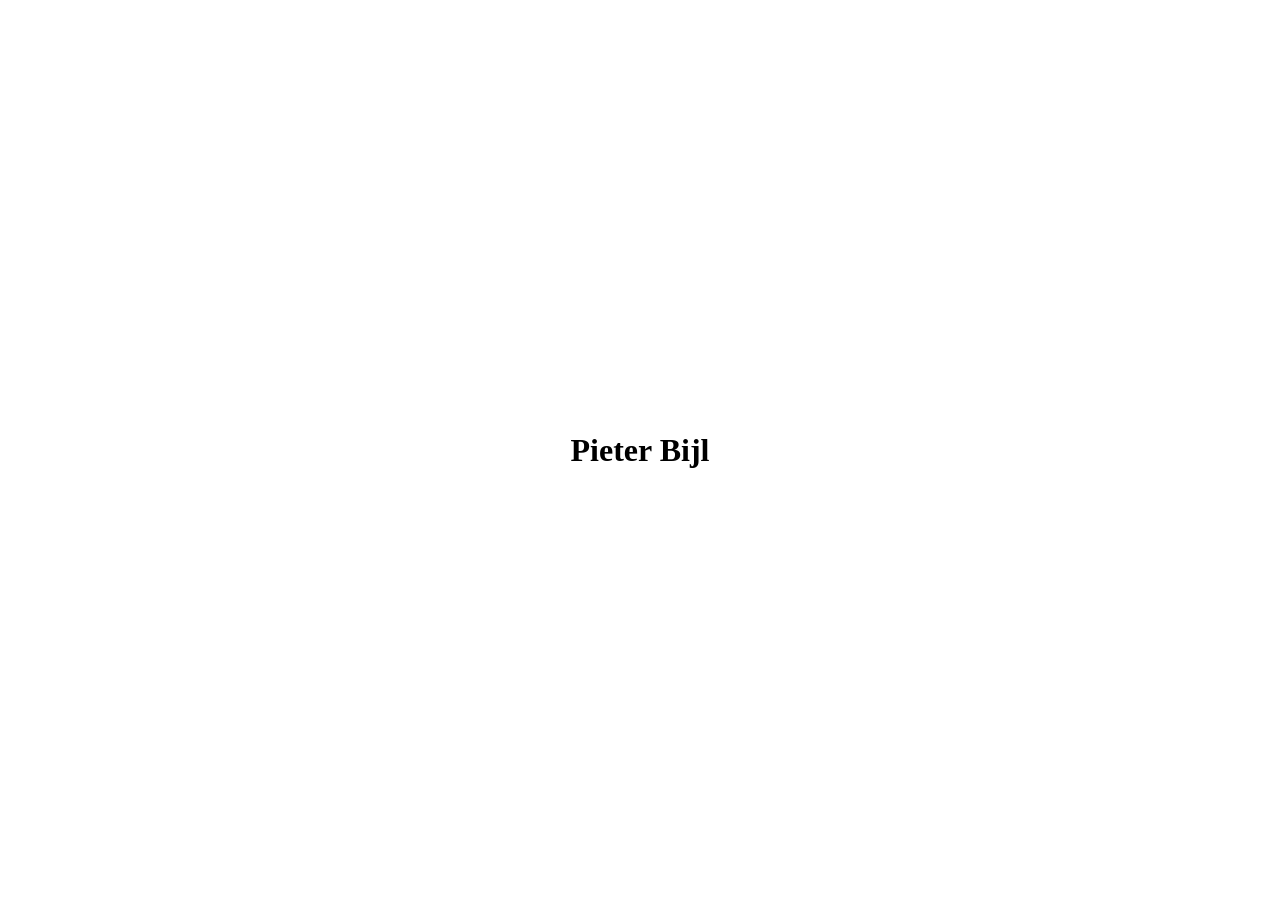
==== index.html @ b750ec5a "Initial Commit" ====
<!DOCTYPE html>
<html lang="en">

<head>
    <meta charset="UTF-8">
    <meta name="viewport" content="width=device-width, initial-scale=1.0">
    <title>Pieter Bijl</title>
    <style>
        body {
            display: flex;
            justify-content: center;
            align-items: center;
            height: 100vh;
            margin: 0;
        }
    </style>
</head>

<body>
    <h1>Pieter Bijl</h1>
</body>

</html>
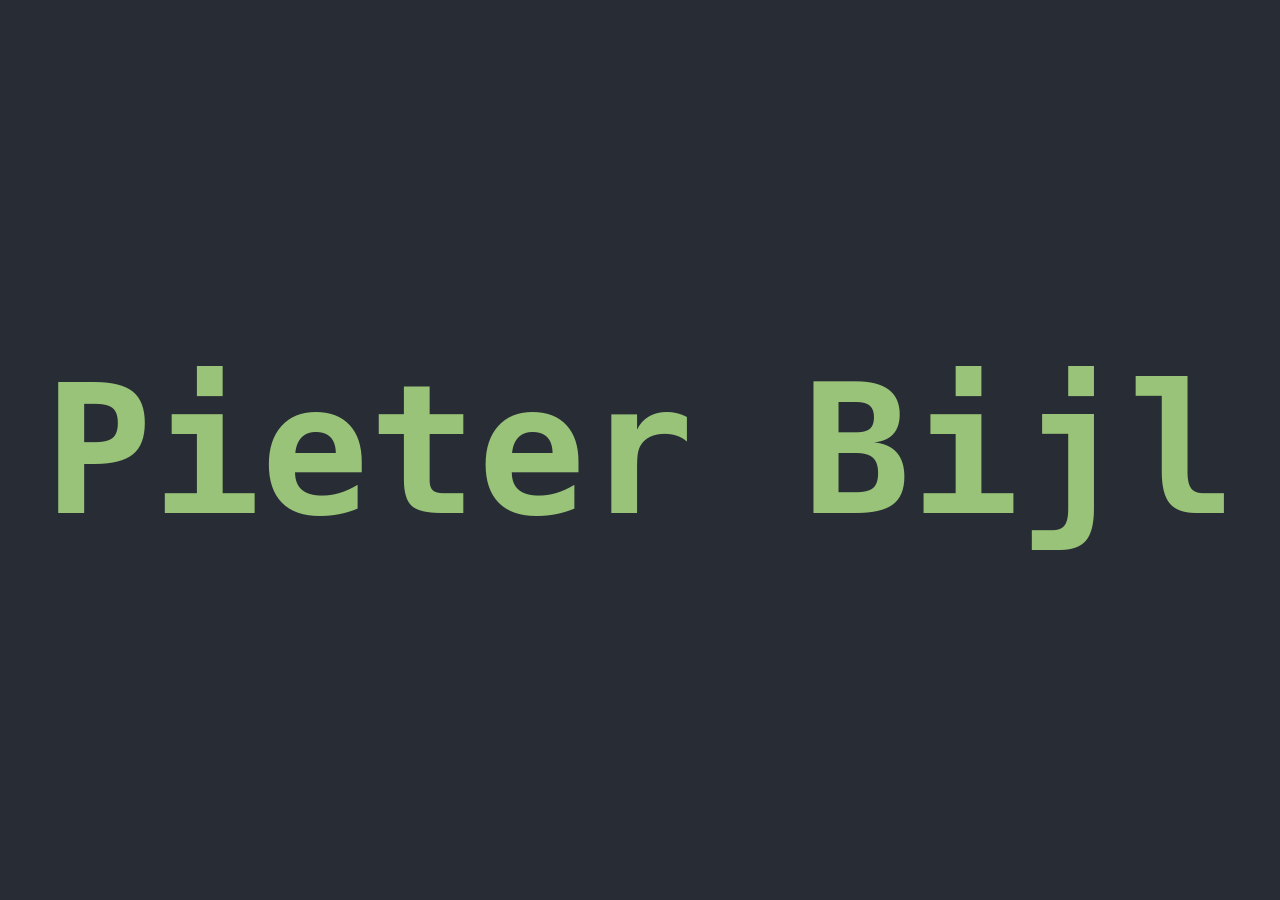
==== commit 6b713e41: "Update CSS" ====
--- a/index.html
+++ b/index.html
@@ -11,6 +11,10 @@
             justify-content: center;
             align-items: center;
             height: 100vh;
+            background-color: #282C34;
+            color: #98C379;
+            font-size: 10vh;
+            font-family: monospace;
             margin: 0;
         }
     </style>
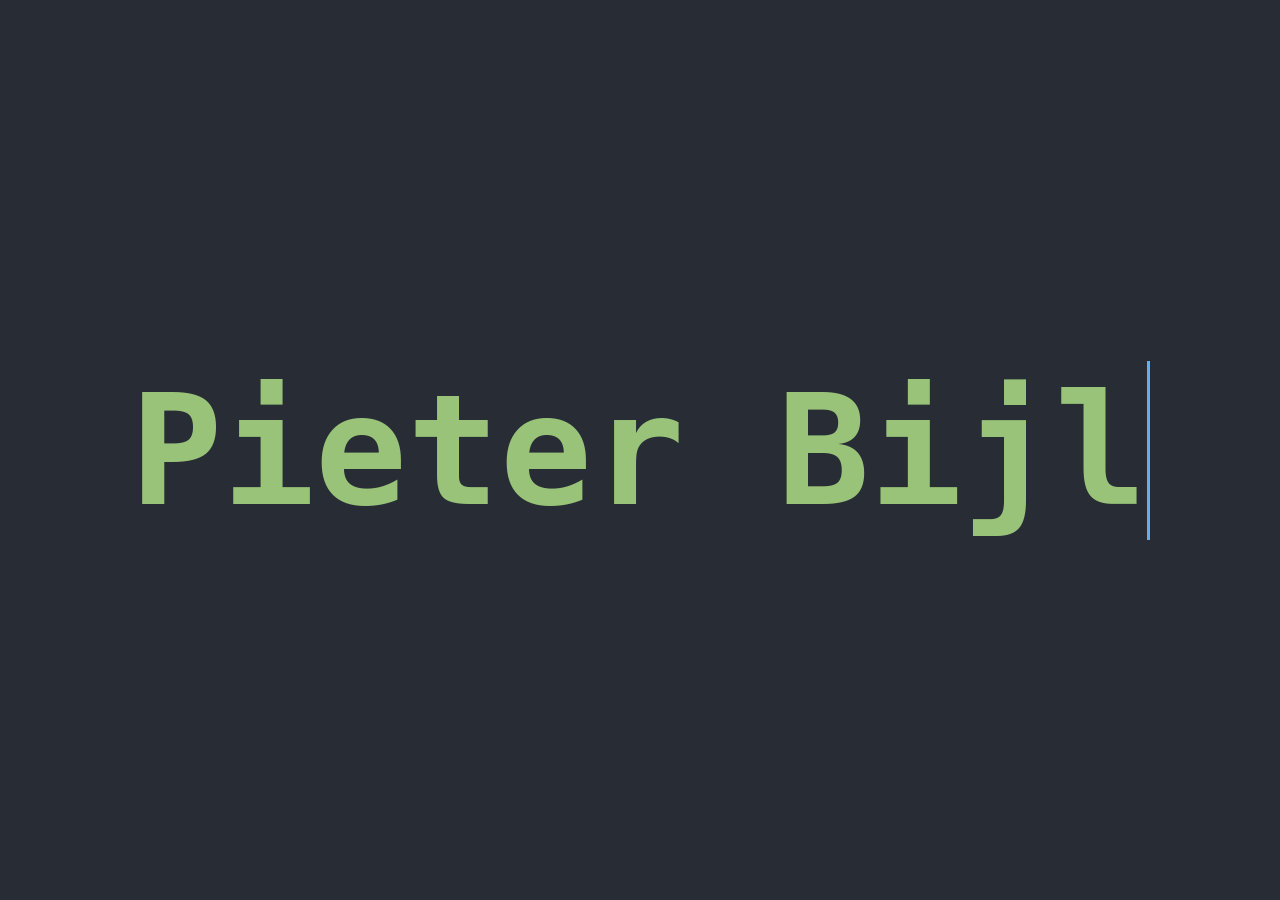
==== commit e4997573: "Unnest src" ====
--- a/index.html
+++ b/index.html
@@ -5,19 +5,8 @@
     <meta charset="UTF-8">
     <meta name="viewport" content="width=device-width, initial-scale=1.0">
     <title>Pieter Bijl</title>
-    <style>
-        body {
-            display: flex;
-            justify-content: center;
-            align-items: center;
-            height: 100vh;
-            background-color: #282C34;
-            color: #98C379;
-            font-size: 10vh;
-            font-family: monospace;
-            margin: 0;
-        }
-    </style>
+    <link rel="icon" type="image/x-icon" href="assets/favicon.png">
+    <link rel="stylesheet" href="style.css">
 </head>
 
 <body>
--- a/style.css
+++ b/style.css
@@ -0,0 +1,41 @@
+body {
+    display: flex;
+    justify-content: center;
+    align-items: center;
+    height: 100vh;
+    background-color: #282C34;
+    color: #98C379;
+    font-size: clamp(5vw, 6vw, 15vh);
+    margin: 0;
+}
+
+h1 {
+    font-family: monospace;
+    border-right: 0.04ch solid #61AFEF;
+    white-space: nowrap;
+    overflow: hidden;
+    width: 0;
+    animation: typing 2s steps(11, end) 1 forwards, blink-caret 1.5s step-end infinite 2s;
+}
+
+@keyframes typing {
+    from {
+        width: 0;
+    }
+
+    to {
+        width: 11ch;
+    }
+}
+
+@keyframes blink-caret {
+
+    from,
+    to {
+        border-color: transparent;
+    }
+
+    50% {
+        border-color: #61AFEF;
+    }
+}
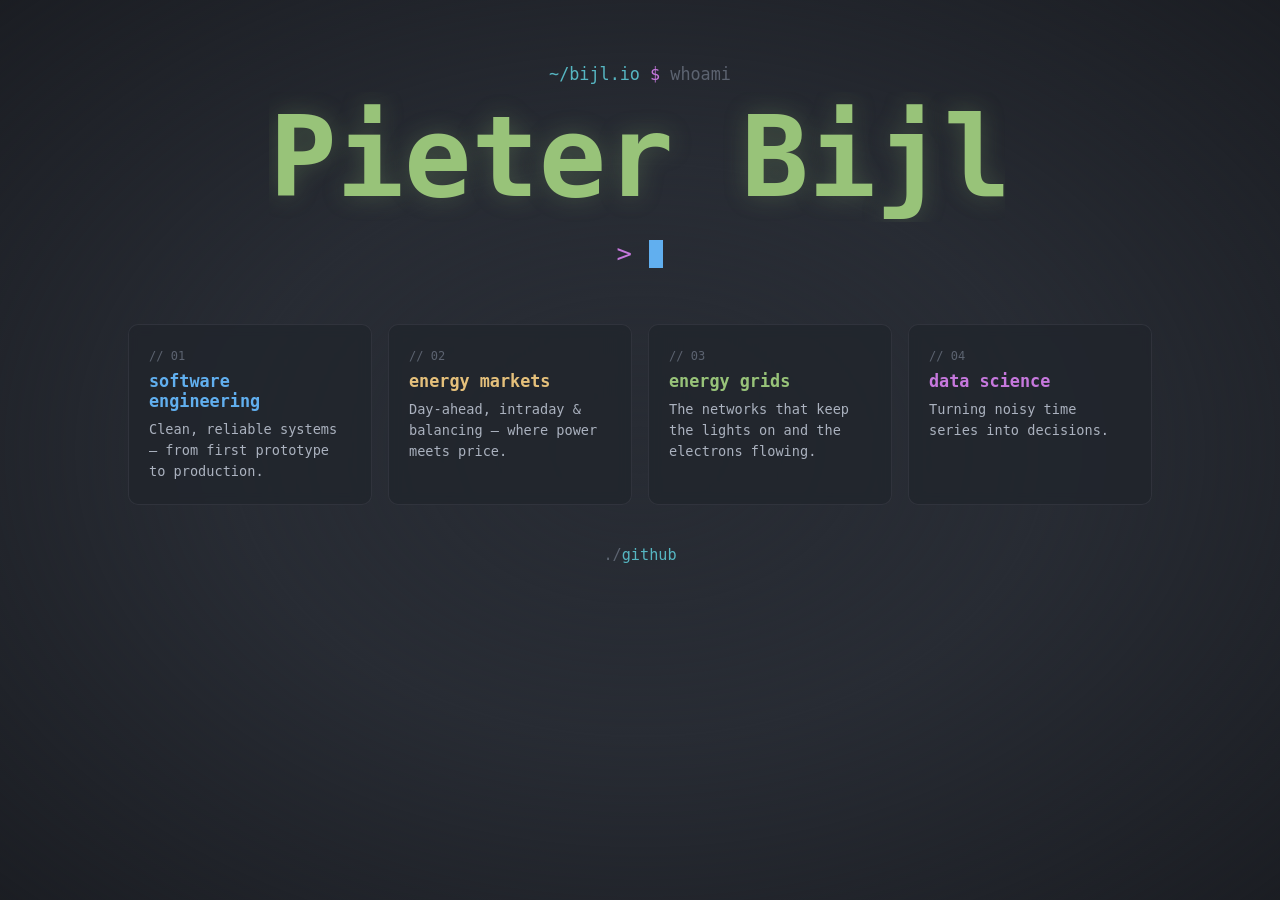
==== commit 0357fe39: "New update" ====
--- a/index.html
+++ b/index.html
@@ -5,12 +5,52 @@
     <meta charset="UTF-8">
     <meta name="viewport" content="width=device-width, initial-scale=1.0">
     <title>Pieter Bijl</title>
+    <meta name="description" content="Pieter Bijl — software engineer working on energy markets, energy grids and data science.">
+    <meta name="theme-color" content="#282C34">
     <link rel="icon" type="image/x-icon" href="assets/favicon.png">
     <link rel="stylesheet" href="style.css">
+    <script src="main.js" defer></script>
 </head>
 
 <body>
-    <h1>Pieter Bijl</h1>
+    <canvas id="grid" aria-hidden="true"></canvas>
+
+    <main class="hero">
+        <p class="prompt"><span class="path">~/bijl.io</span> <span class="dollar">$</span> whoami</p>
+
+        <h1>Pieter Bijl</h1>
+
+        <p class="role" aria-label="Software engineer — energy markets, energy grids, data science">
+            <span class="gt">&gt;</span> <span id="role" aria-hidden="true"></span><span class="caret" aria-hidden="true"></span>
+        </p>
+
+        <ul class="focus">
+            <li class="card" style="--i: 0">
+                <span class="tag">// 01</span>
+                <h2>software engineering</h2>
+                <p>Clean, reliable systems — from first prototype to production.</p>
+            </li>
+            <li class="card" style="--i: 1">
+                <span class="tag">// 02</span>
+                <h2>energy markets</h2>
+                <p>Day-ahead, intraday &amp; balancing — where power meets price.</p>
+            </li>
+            <li class="card" style="--i: 2">
+                <span class="tag">// 03</span>
+                <h2>energy grids</h2>
+                <p>The networks that keep the lights on and the electrons flowing.</p>
+            </li>
+            <li class="card" style="--i: 3">
+                <span class="tag">// 04</span>
+                <h2>data science</h2>
+                <p>Turning noisy time series into decisions.</p>
+            </li>
+        </ul>
+
+        <nav class="links">
+            <a href="https://github.com/bijlpieter" target="_blank" rel="noopener">github</a>
+        </nav>
+    </main>
 </body>
 
 </html>
--- a/style.css
+++ b/style.css
@@ -1,22 +1,256 @@
+:root {
+    --bg: #282C34;
+    --bg-card: rgba(33, 37, 43, 0.72);
+    --fg: #ABB2BF;
+    --dim: #5C6370;
+    --green: #98C379;
+    --blue: #61AFEF;
+    --yellow: #E5C07B;
+    --purple: #C678DD;
+    --cyan: #56B6C2;
+    --mono: ui-monospace, "SFMono-Regular", "Cascadia Code", "JetBrains Mono", Menlo, Consolas, monospace;
+}
+
+*,
+*::before,
+*::after {
+    box-sizing: border-box;
+}
+
+html,
 body {
+    margin: 0;
+    background-color: var(--bg);
+    color: var(--fg);
+    font-family: var(--mono);
+}
+
+body {
+    min-height: 100dvh;
+    min-height: -webkit-fill-available;
     display: flex;
     justify-content: center;
     align-items: center;
-    height: 100vh;
-    background-color: #282C34;
-    color: #98C379;
-    font-size: clamp(5vw, 6vw, 15vh);
+    overflow-x: hidden;
+}
+
+/* ---------- background power grid ---------- */
+
+#grid {
+    position: fixed;
+    inset: 0;
+    width: 100%;
+    height: 100%;
+    z-index: 0;
+    opacity: 0;
+    animation: fade-in 2.5s ease-out 0.3s forwards;
+}
+
+/* soft vignette so the text stays readable */
+body::after {
+    content: "";
+    position: fixed;
+    inset: 0;
+    z-index: 0;
+    pointer-events: none;
+    background: radial-gradient(ellipse at center, rgba(40, 44, 52, 0.55) 0%, rgba(40, 44, 52, 0) 45%, rgba(24, 26, 31, 0.8) 100%);
+}
+
+/* ---------- hero ---------- */
+
+.hero {
+    position: relative;
+    z-index: 1;
+    width: min(64rem, 100% - 2.5rem);
+    padding: 4rem 0;
+    display: flex;
+    flex-direction: column;
+    align-items: center;
+    text-align: center;
+}
+
+.prompt {
+    margin: 0 0 0.5rem;
+    font-size: clamp(0.85rem, 1.6vw, 1.05rem);
+    color: var(--dim);
+    opacity: 0;
+    animation: fade-up 0.6s ease-out forwards;
+}
+
+.prompt .path {
+    color: var(--cyan);
+}
+
+.prompt .dollar {
+    color: var(--purple);
+}
+
+h1 {
     margin: 0;
-}
-
-h1 {
-    font-family: monospace;
-    border-right: 0.04ch solid #61AFEF;
+    font-size: clamp(2.6rem, 10vw, 7rem);
+    font-weight: 700;
+    color: var(--green);
     white-space: nowrap;
     overflow: hidden;
     width: 0;
-    animation: typing 2s steps(11, end) 1 forwards, blink-caret 1.5s step-end infinite 2s;
-}
+    border-right: 0.06em solid var(--blue);
+    text-shadow: 0 0 24px rgba(152, 195, 121, 0.25);
+    animation:
+        typing 1.8s steps(11, end) 0.5s forwards,
+        blink-caret 0.75s step-end 4,
+        caret-off 0.01s 3s forwards;
+}
+
+.role {
+    margin: 1rem 0 0;
+    min-height: 1.5em;
+    font-size: clamp(1rem, 2.6vw, 1.6rem);
+    color: var(--fg);
+    opacity: 0;
+    animation: fade-in 0.4s ease-out 2.5s forwards;
+}
+
+.role .gt {
+    color: var(--purple);
+}
+
+#role {
+    color: var(--yellow);
+}
+
+.caret {
+    display: inline-block;
+    width: 0.55em;
+    height: 1.1em;
+    margin-left: 2px;
+    vertical-align: text-bottom;
+    background: var(--blue);
+    animation: blink 1s step-end infinite;
+}
+
+/* ---------- focus cards ---------- */
+
+.focus {
+    list-style: none;
+    margin: 3rem 0 0;
+    padding: 0;
+    width: 100%;
+    display: grid;
+    grid-template-columns: repeat(auto-fit, minmax(min(13rem, 100%), 1fr));
+    gap: 1rem;
+}
+
+.card {
+    --x: 50%;
+    --y: 50%;
+    position: relative;
+    padding: 1.25rem 1.25rem 1.4rem;
+    text-align: left;
+    background: var(--bg-card);
+    border: 1px solid rgba(171, 178, 191, 0.1);
+    border-radius: 10px;
+    backdrop-filter: blur(6px);
+    -webkit-backdrop-filter: blur(6px);
+    overflow: hidden;
+    opacity: 0;
+    transform: translateY(16px);
+    animation: fade-up 0.7s cubic-bezier(.2, .7, .2, 1) calc(3s + var(--i) * 0.12s) forwards;
+    transition: border-color 0.3s, box-shadow 0.3s, translate 0.3s;
+}
+
+/* glow that follows the cursor */
+.card::before {
+    content: "";
+    position: absolute;
+    inset: 0;
+    border-radius: inherit;
+    pointer-events: none;
+    background: radial-gradient(260px circle at var(--x) var(--y), rgba(97, 175, 239, 0.16), transparent 60%);
+    opacity: 0;
+    transition: opacity 0.3s;
+}
+
+.card:hover {
+    border-color: rgba(97, 175, 239, 0.45);
+    box-shadow: 0 10px 30px -12px rgba(97, 175, 239, 0.35);
+    translate: 0 -4px;
+}
+
+.card:hover::before {
+    opacity: 1;
+}
+
+.card .tag {
+    font-size: 0.75rem;
+    color: var(--dim);
+}
+
+.card h2 {
+    margin: 0.4rem 0 0.5rem;
+    font-size: 1.05rem;
+    color: var(--blue);
+}
+
+.card:nth-child(2) h2 {
+    color: var(--yellow);
+}
+
+.card:nth-child(3) h2 {
+    color: var(--green);
+}
+
+.card:nth-child(4) h2 {
+    color: var(--purple);
+}
+
+.card p {
+    margin: 0;
+    font-size: 0.85rem;
+    line-height: 1.55;
+    color: var(--fg);
+}
+
+/* ---------- links ---------- */
+
+.links {
+    margin-top: 2.5rem;
+    opacity: 0;
+    animation: fade-in 0.8s ease-out 3.6s forwards;
+}
+
+.links a {
+    position: relative;
+    color: var(--cyan);
+    text-decoration: none;
+    font-size: 0.95rem;
+    padding: 0.25rem 0;
+}
+
+.links a::before {
+    content: "./";
+    color: var(--dim);
+}
+
+.links a::after {
+    content: "";
+    position: absolute;
+    left: 0;
+    bottom: 0;
+    width: 100%;
+    height: 1px;
+    background: currentColor;
+    transform: scaleX(0);
+    transform-origin: right;
+    transition: transform 0.3s ease;
+}
+
+.links a:hover::after,
+.links a:focus-visible::after {
+    transform: scaleX(1);
+    transform-origin: left;
+}
+
+/* ---------- keyframes ---------- */
 
 @keyframes typing {
     from {
@@ -36,6 +270,62 @@
     }
 
     50% {
-        border-color: #61AFEF;
-    }
-}
+        border-color: var(--blue);
+    }
+}
+
+@keyframes caret-off {
+    to {
+        border-color: transparent;
+    }
+}
+
+@keyframes blink {
+    50% {
+        opacity: 0;
+    }
+}
+
+@keyframes fade-in {
+    to {
+        opacity: 1;
+    }
+}
+
+@keyframes fade-up {
+    from {
+        opacity: 0;
+        transform: translateY(16px);
+    }
+
+    to {
+        opacity: 1;
+        transform: none;
+    }
+}
+
+/* ---------- accessibility ---------- */
+
+@media (prefers-reduced-motion: reduce) {
+
+    *,
+    *::before,
+    *::after {
+        animation: none !important;
+        transition: none !important;
+    }
+
+    #grid,
+    .prompt,
+    .role,
+    .card,
+    .links {
+        opacity: 1;
+        transform: none;
+    }
+
+    h1 {
+        width: 11ch;
+        border-color: transparent;
+    }
+}
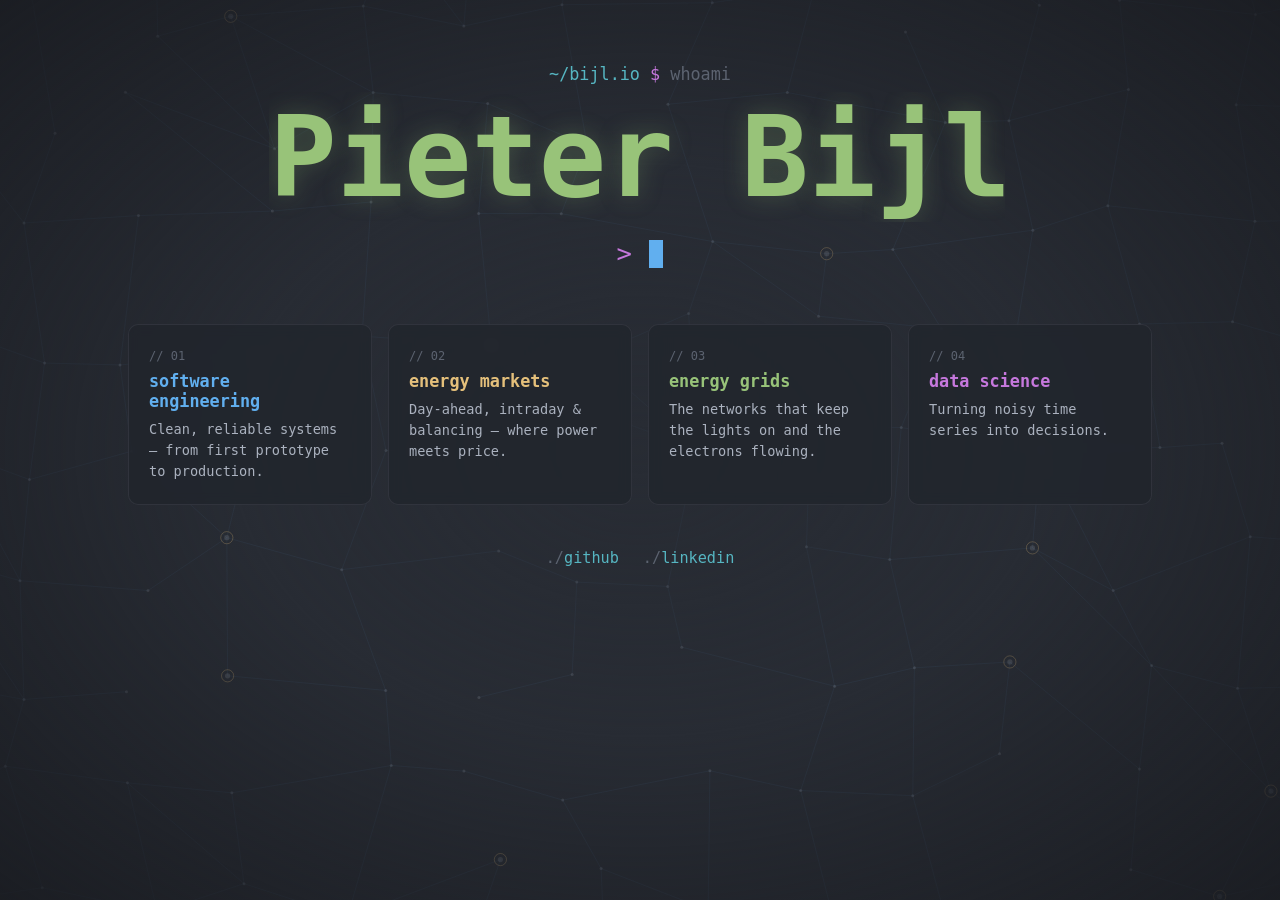
==== commit f3dedb1a: "Add LinkedIn link" ====
--- a/index.html
+++ b/index.html
@@ -49,6 +49,7 @@
 
         <nav class="links">
             <a href="https://github.com/bijlpieter" target="_blank" rel="noopener">github</a>
+            <a href="https://www.linkedin.com/in/bijl-pieter/" target="_blank" rel="noopener">linkedin</a>
         </nav>
     </main>
 </body>
--- a/style.css
+++ b/style.css
@@ -214,6 +214,8 @@
 
 .links {
     margin-top: 2.5rem;
+    display: flex;
+    gap: 1.5rem;
     opacity: 0;
     animation: fade-in 0.8s ease-out 3.6s forwards;
 }
